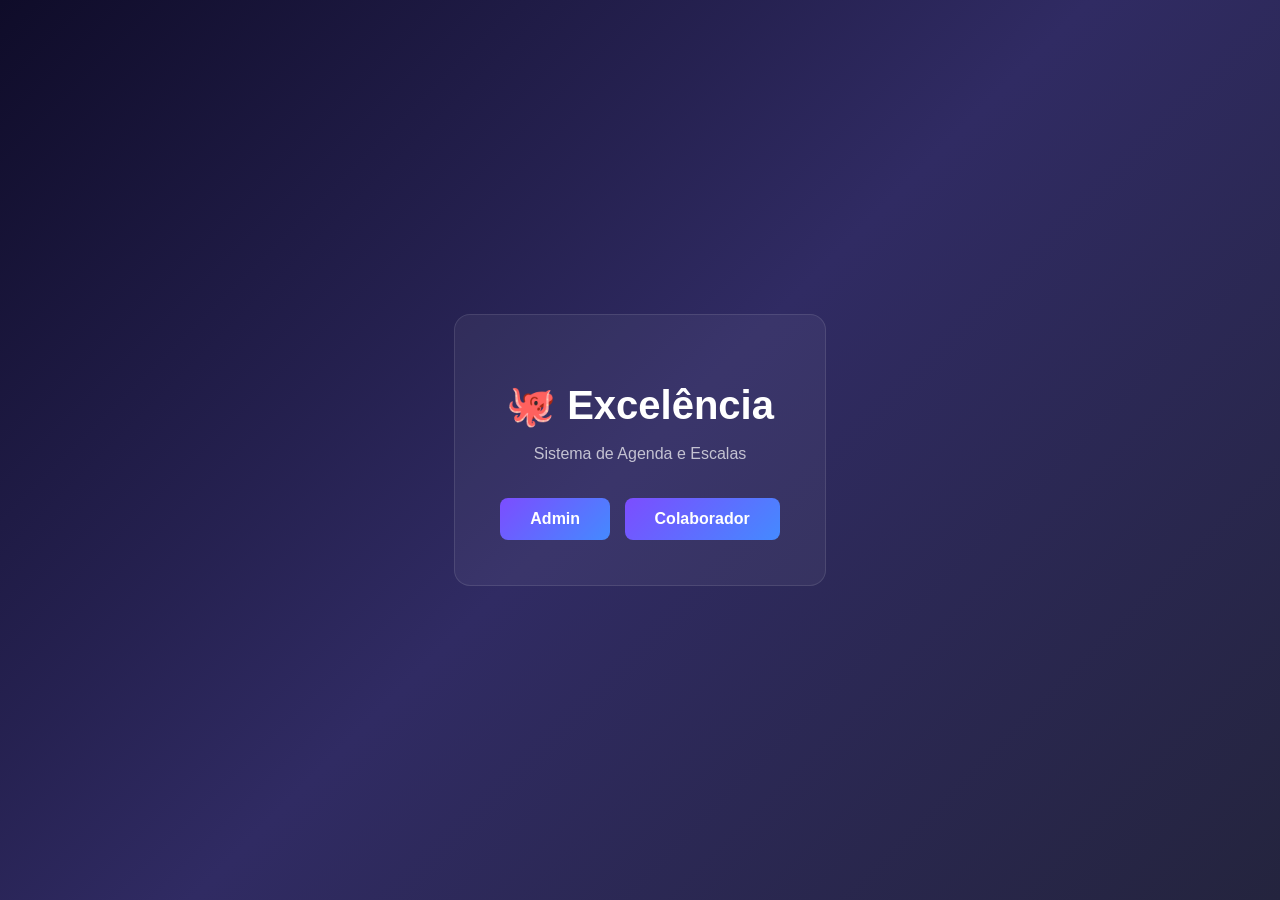
==== admin-demo.html @ 81b604a8 "Primeiro commit - Sistema Excelência" ====
<!DOCTYPE html>
<html lang="pt-BR">
<head>
    <meta charset="UTF-8">
    <meta name="viewport" content="width=device-width, initial-scale=1.0">
    <title>Excelência - Painel Admin</title>
    <link rel="stylesheet" href="agenda-style.css">
</head>
<body>
    <div class="app">
        <header>
            <div class="header-left">
                <h1>🐙 Excelência</h1>
                <span class="subtitle">Painel Administrativo</span>
            </div>
            <nav>
                <button class="nav-btn active" data-tab="colaboradores">Colaboradores</button>
                <button class="nav-btn" data-tab="escalas">Escalas</button>
                <button class="nav-btn" onclick="logout()">Sair</button>
            </nav>
        </header>

        <!-- COLABORADORES -->
        <section id="tab-colaboradores" class="tab-content active">
            <div class="section-header">
                <h2>Gerenciar Colaboradores</h2>
                <button id="btnNovoColab" class="btn-primary">+ Novo Colaborador</button>
            </div>
            <div id="listaColaboradores" class="colab-list"></div>

            <!-- Modal colaborador -->
            <div id="modalColab" class="modal hidden">
                <div class="modal-content">
                    <h3>Novo Colaborador</h3>
                    <form id="formColab">
                        <div class="form-group">
                            <label>Nome Completo</label>
                            <input type="text" id="colabNome" required>
                        </div>
                        <div class="form-group">
                            <label>E-mail</label>
                            <input type="email" id="colabEmail" required placeholder="colaborador@empresa.com">
                        </div>
                        <div class="form-group">
                            <label>Cargo</label>
                            <input type="text" id="colabCargo" placeholder="Ex: Operador, Gerente...">
                        </div>
                        <div class="form-group">
                            <label>Cor (identificação visual)</label>
                            <input type="color" id="colabCor" value="#7c4dff">
                        </div>
                        <div class="modal-actions">
                            <button type="button" class="btn-cancel" onclick="fecharModalColab()">Cancelar</button>
                            <button type="submit" class="btn-save">Salvar</button>
                        </div>
                    </form>
                </div>
            </div>
        </section>

        <!-- ESCALAS -->
        <section id="tab-escalas" class="tab-content">
            <div class="calendar-header">
                <button id="prevMes" class="btn-icon">◀</button>
                <h2 id="mesAno"></h2>
                <button id="nextMes" class="btn-icon">▶</button>
                <button id="hojeBtn" class="btn-sm">Hoje</button>
            </div>
            <div class="calendar-grid">
                <div class="day-name">Dom</div>
                <div class="day-name">Seg</div>
                <div class="day-name">Ter</div>
                <div class="day-name">Qua</div>
                <div class="day-name">Qui</div>
                <div class="day-name">Sex</div>
                <div class="day-name">Sáb</div>
                <div id="calendarDays" class="calendar-days"></div>
            </div>

            <!-- Modal de escala -->
            <div id="modalEscala" class="modal hidden">
                <div class="modal-content">
                    <h3>Nova Escala - <span id="modalData"></span></h3>
                    <form id="formEscala">
                        <input type="hidden" id="escalaData">
                        <div class="form-group">
                            <label>Colaborador</label>
                            <select id="escalaColaborador" required></select>
                        </div>
                        <div class="form-row">
                            <div class="form-group">
                                <label>Hora Início</label>
                                <input type="time" id="escalaInicio">
                            </div>
                            <div class="form-group">
                                <label>Hora Fim</label>
                                <input type="time" id="escalaFim">
                            </div>
                        </div>
                        <div class="form-group">
                            <label>Função</label>
                            <input type="text" id="escalaFuncao" placeholder="Ex: Atendimento, Supervisão...">
                        </div>
                        <div class="form-group">
                            <label>Observação</label>
                            <textarea id="escalaObs" rows="2"></textarea>
                        </div>
                        <div class="modal-actions">
                            <button type="button" class="btn-cancel" onclick="fecharModal()">Cancelar</button>
                            <button type="submit" class="btn-save">Salvar</button>
                        </div>
                    </form>
                </div>
            </div>

            <!-- Modal de detalhes -->
            <div id="modalDetalhes" class="modal hidden">
                <div class="modal-content">
                    <h3>Escalas do dia <span id="detalhesData"></span></h3>
                    <div id="detalhesLista"></div>
                    <button type="button" class="btn-cancel" onclick="fecharDetalhes()">Fechar</button>
                </div>
            </div>
        </section>
    </div>
    <script src="admin-demo-script.js"></script>
</body>
</html>
---- agenda-style.css ----
* {
    margin: 0;
    padding: 0;
    box-sizing: border-box;
}

body {
    font-family: 'Segoe UI', Tahoma, Geneva, Verdana, sans-serif;
    background: linear-gradient(135deg, #0f0c29, #302b63, #24243e);
    min-height: 100vh;
    color: #fff;
}

.app {
    max-width: 1200px;
    margin: 0 auto;
    padding: 20px;
}

header {
    display: flex;
    justify-content: space-between;
    align-items: center;
    margin-bottom: 30px;
    flex-wrap: wrap;
    gap: 20px;
}

.header-left {
    display: flex;
    align-items: center;
    gap: 15px;
}

.header-left h1 {
    font-size: 2rem;
}

.subtitle {
    color: rgba(255, 255, 255, 0.6);
    font-size: 0.9rem;
}

nav {
    display: flex;
    gap: 10px;
}

.nav-btn {
    padding: 10px 20px;
    border: 1px solid rgba(255, 255, 255, 0.2);
    background: rgba(255, 255, 255, 0.05);
    color: #fff;
    border-radius: 8px;
    cursor: pointer;
    transition: all 0.3s;
}

.nav-btn:hover {
    background: rgba(255, 255, 255, 0.1);
}

.nav-btn.active {
    background: linear-gradient(135deg, #7c4dff, #448aff);
    border-color: transparent;
}

.tab-content {
    display: none;
}

.tab-content.active {
    display: block;
}

/* Calendário */
.calendar-header {
    display: flex;
    align-items: center;
    gap: 15px;
    margin-bottom: 20px;
}

.calendar-header h2 {
    font-size: 1.5rem;
    min-width: 200px;
    text-align: center;
}

.btn-icon {
    width: 40px;
    height: 40px;
    border: 1px solid rgba(255, 255, 255, 0.2);
    background: rgba(255, 255, 255, 0.05);
    color: #fff;
    border-radius: 8px;
    cursor: pointer;
    font-size: 1rem;
    transition: all 0.3s;
}

.btn-icon:hover {
    background: rgba(255, 255, 255, 0.1);
}

.btn-sm {
    padding: 8px 16px;
    border: 1px solid rgba(255, 255, 255, 0.2);
    background: rgba(255, 255, 255, 0.05);
    color: #fff;
    border-radius: 8px;
    cursor: pointer;
    font-size: 0.9rem;
    margin-left: auto;
}

.btn-sm:hover {
    background: rgba(255, 255, 255, 0.1);
}

.calendar-grid {
    background: rgba(255, 255, 255, 0.05);
    border-radius: 12px;
    padding: 20px;
    border: 1px solid rgba(255, 255, 255, 0.1);
}

.day-name {
    display: inline-block;
    width: 14.28%;
    text-align: center;
    padding: 10px;
    font-weight: 600;
    color: rgba(255, 255, 255, 0.7);
}

.calendar-days {
    display: contents;
}

.day-cell {
    display: inline-block;
    width: 14.28%;
    min-height: 100px;
    padding: 8px;
    border: 1px solid rgba(255, 255, 255, 0.05);
    vertical-align: top;
    cursor: pointer;
    transition: background 0.2s;
}

.day-cell:hover {
    background: rgba(255, 255, 255, 0.05);
}

.day-cell.other-month {
    opacity: 0.3;
}

.day-cell.today {
    background: rgba(124, 77, 255, 0.2);
    border-color: #7c4dff;
}

.day-number {
    font-weight: 600;
    margin-bottom: 5px;
    font-size: 0.9rem;
}

.escala-item {
    background: rgba(255, 255, 255, 0.1);
    padding: 4px 6px;
    border-radius: 4px;
    font-size: 0.75rem;
    margin-bottom: 3px;
    border-left: 3px solid;
    overflow: hidden;
    text-overflow: ellipsis;
    white-space: nowrap;
}

/* Modal */
.modal {
    position: fixed;
    top: 0;
    left: 0;
    width: 100%;
    height: 100%;
    background: rgba(0, 0, 0, 0.7);
    display: flex;
    align-items: center;
    justify-content: center;
    z-index: 1000;
}

.modal.hidden {
    display: none;
}

.modal-content {
    background: #2a2a4e;
    padding: 30px;
    border-radius: 12px;
    width: 90%;
    max-width: 500px;
    border: 1px solid rgba(255, 255, 255, 0.1);
}

.modal-content h3 {
    margin-bottom: 20px;
}

.form-group {
    margin-bottom: 15px;
}

.form-group label {
    display: block;
    margin-bottom: 5px;
    color: rgba(255, 255, 255, 0.7);
    font-size: 0.9rem;
}

.form-group input,
.form-group select,
.form-group textarea {
    width: 100%;
    padding: 10px;
    border: 1px solid rgba(255, 255, 255, 0.2);
    background: rgba(255, 255, 255, 0.05);
    color: #fff;
    border-radius: 6px;
    font-size: 1rem;
}

.form-group input:focus,
.form-group select:focus,
.form-group textarea:focus {
    outline: none;
    border-color: #7c4dff;
}

.form-row {
    display: flex;
    gap: 15px;
}

.form-row .form-group {
    flex: 1;
}

.modal-actions {
    display: flex;
    gap: 10px;
    justify-content: flex-end;
    margin-top: 20px;
}

.btn-cancel {
    padding: 10px 20px;
    border: 1px solid rgba(255, 255, 255, 0.2);
    background: rgba(255, 255, 255, 0.05);
    color: #fff;
    border-radius: 6px;
    cursor: pointer;
}

.btn-save {
    padding: 10px 20px;
    border: none;
    background: linear-gradient(135deg, #7c4dff, #448aff);
    color: #fff;
    border-radius: 6px;
    cursor: pointer;
    font-weight: 600;
}

/* Colaboradores */
.section-header {
    display: flex;
    justify-content: space-between;
    align-items: center;
    margin-bottom: 20px;
}

.btn-primary {
    padding: 10px 20px;
    border: none;
    background: linear-gradient(135deg, #7c4dff, #448aff);
    color: #fff;
    border-radius: 8px;
    cursor: pointer;
    font-weight: 600;
}

.colab-list {
    display: grid;
    grid-template-columns: repeat(auto-fill, minmax(280px, 1fr));
    gap: 15px;
}

.colab-card {
    background: rgba(255, 255, 255, 0.05);
    border: 1px solid rgba(255, 255, 255, 0.1);
    border-radius: 10px;
    padding: 20px;
    display: flex;
    align-items: center;
    gap: 15px;
}

.colab-color {
    width: 40px;
    height: 40px;
    border-radius: 50%;
    flex-shrink: 0;
}

.colab-info {
    flex: 1;
}

.colab-info h4 {
    margin-bottom: 3px;
}

.colab-info p {
    color: rgba(255, 255, 255, 0.6);
    font-size: 0.85rem;
}

.btn-delete {
    padding: 6px 12px;
    border: 1px solid #ff5252;
    background: transparent;
    color: #ff5252;
    border-radius: 6px;
    cursor: pointer;
    font-size: 0.85rem;
}

.btn-delete:hover {
    background: #ff5252;
    color: #fff;
}

/* Detalhes da escala */
.escala-detalhe {
    background: rgba(255, 255, 255, 0.05);
    padding: 12px;
    border-radius: 8px;
    margin-bottom: 10px;
    border-left: 4px solid;
}

.escala-detalhe-header {
    display: flex;
    justify-content: space-between;
    align-items: center;
    margin-bottom: 5px;
}

.escala-detalhe strong {
    font-size: 1rem;
}

.escala-detalhe-time {
    color: rgba(255, 255, 255, 0.7);
    font-size: 0.9rem;
    margin-bottom: 3px;
}

.escala-detalhe-funcao {
    color: rgba(255, 255, 255, 0.6);
    font-size: 0.85rem;
    font-style: italic;
}

.btn-delete-sm {
    padding: 4px 8px;
    border: 1px solid #ff5252;
    background: transparent;
    color: #ff5252;
    border-radius: 4px;
    cursor: pointer;
    font-size: 0.75rem;
}

.btn-delete-sm:hover {
    background: #ff5252;
    color: #fff;
}

@media (max-width: 768px) {
    .day-cell {
        min-height: 70px;
        padding: 4px;
    }

    .day-number {
        font-size: 0.8rem;
    }

    .escala-item {
        font-size: 0.65rem;
        padding: 2px 4px;
    }

    .calendar-header h2 {
        font-size: 1.2rem;
        min-width: 150px;
    }
}
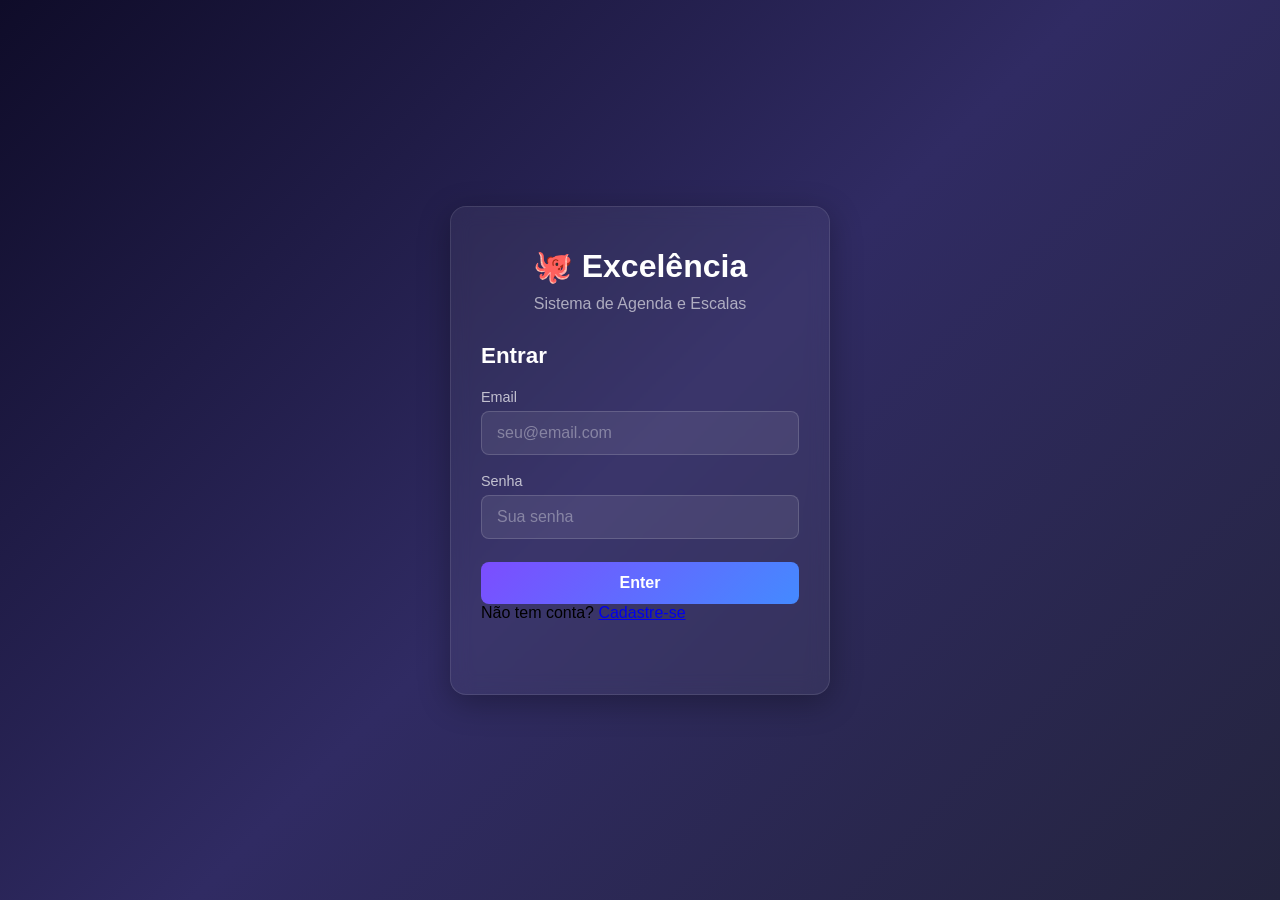
==== commit 0346dd33: "Adicionar sistema de login/cadastro com tipos de usuário" ====
--- a/admin-demo.html
+++ b/admin-demo.html
@@ -5,6 +5,7 @@
     <meta name="viewport" content="width=device-width, initial-scale=1.0">
     <title>Excelência - Painel Admin</title>
     <link rel="stylesheet" href="agenda-style.css">
+    <script src="auth.js"></script>
 </head>
 <body>
     <div class="app">
@@ -16,7 +17,7 @@
             <nav>
                 <button class="nav-btn active" data-tab="colaboradores">Colaboradores</button>
                 <button class="nav-btn" data-tab="escalas">Escalas</button>
-                <button class="nav-btn" onclick="logout()">Sair</button>
+                <button class="nav-btn" onclick="fazerLogout()">Sair</button>
             </nav>
         </header>
 
@@ -123,6 +124,7 @@
             </div>
         </section>
     </div>
+    <script src="auth.js"></script>
     <script src="admin-demo-script.js"></script>
 </body>
 </html>
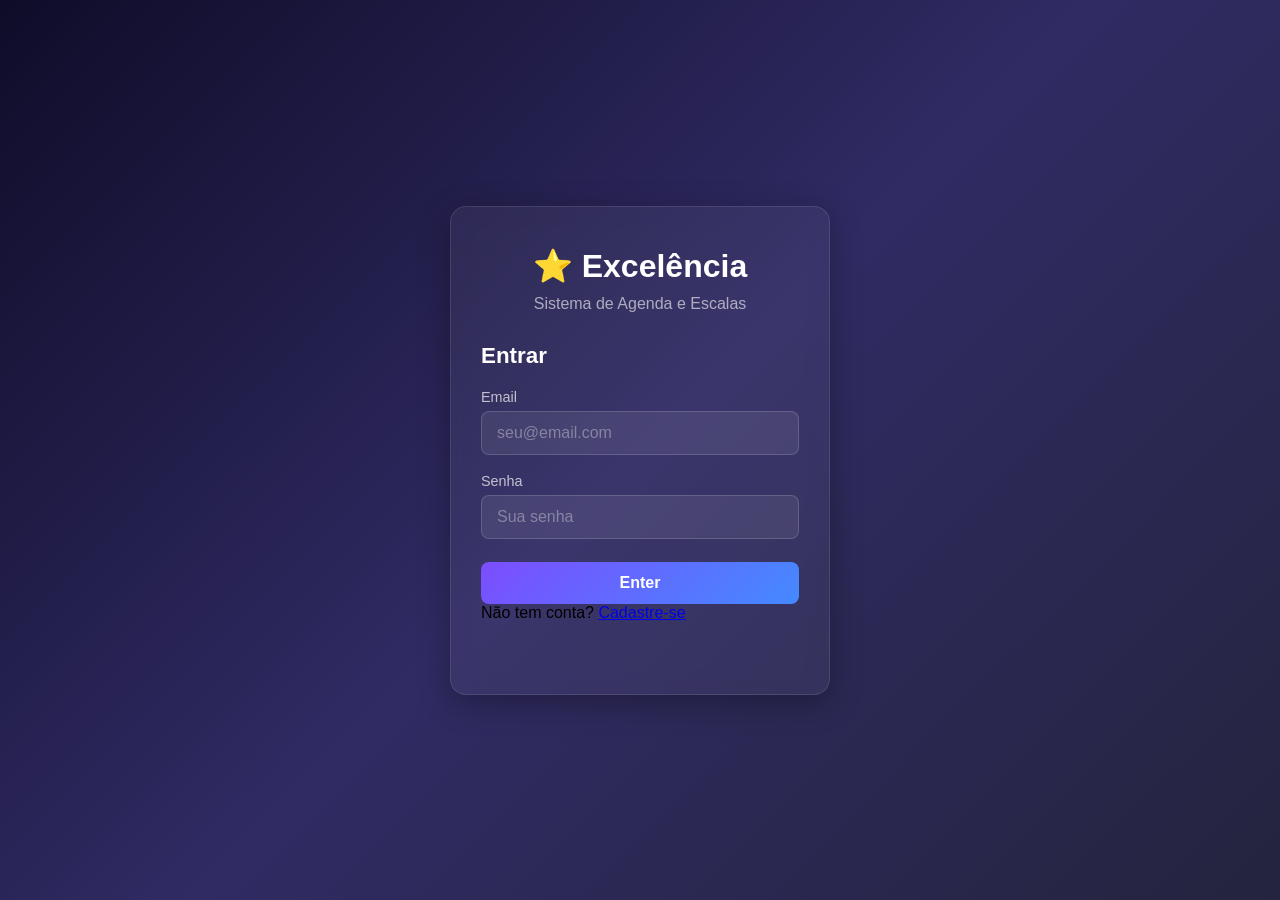
==== commit a3c3b6d0: "Adicionar campo de tipo de usuário no cadastro de colaboradores e atualizar logo" ====
--- a/admin-demo.html
+++ b/admin-demo.html
@@ -11,7 +11,7 @@
     <div class="app">
         <header>
             <div class="header-left">
-                <h1>🐙 Excelência</h1>
+                <h1>⭐ Excelência</h1>
                 <span class="subtitle">Painel Administrativo</span>
             </div>
             <nav>
@@ -49,6 +49,13 @@
                         <div class="form-group">
                             <label>Cor (identificação visual)</label>
                             <input type="color" id="colabCor" value="#7c4dff">
+                        </div>
+                        <div class="form-group">
+                            <label>Tipo de Usuário</label>
+                            <select id="colabTipo" required>
+                                <option value="usuario">Usuário Padrão</option>
+                                <option value="admin">Administrador</option>
+                            </select>
                         </div>
                         <div class="modal-actions">
                             <button type="button" class="btn-cancel" onclick="fecharModalColab()">Cancelar</button>
